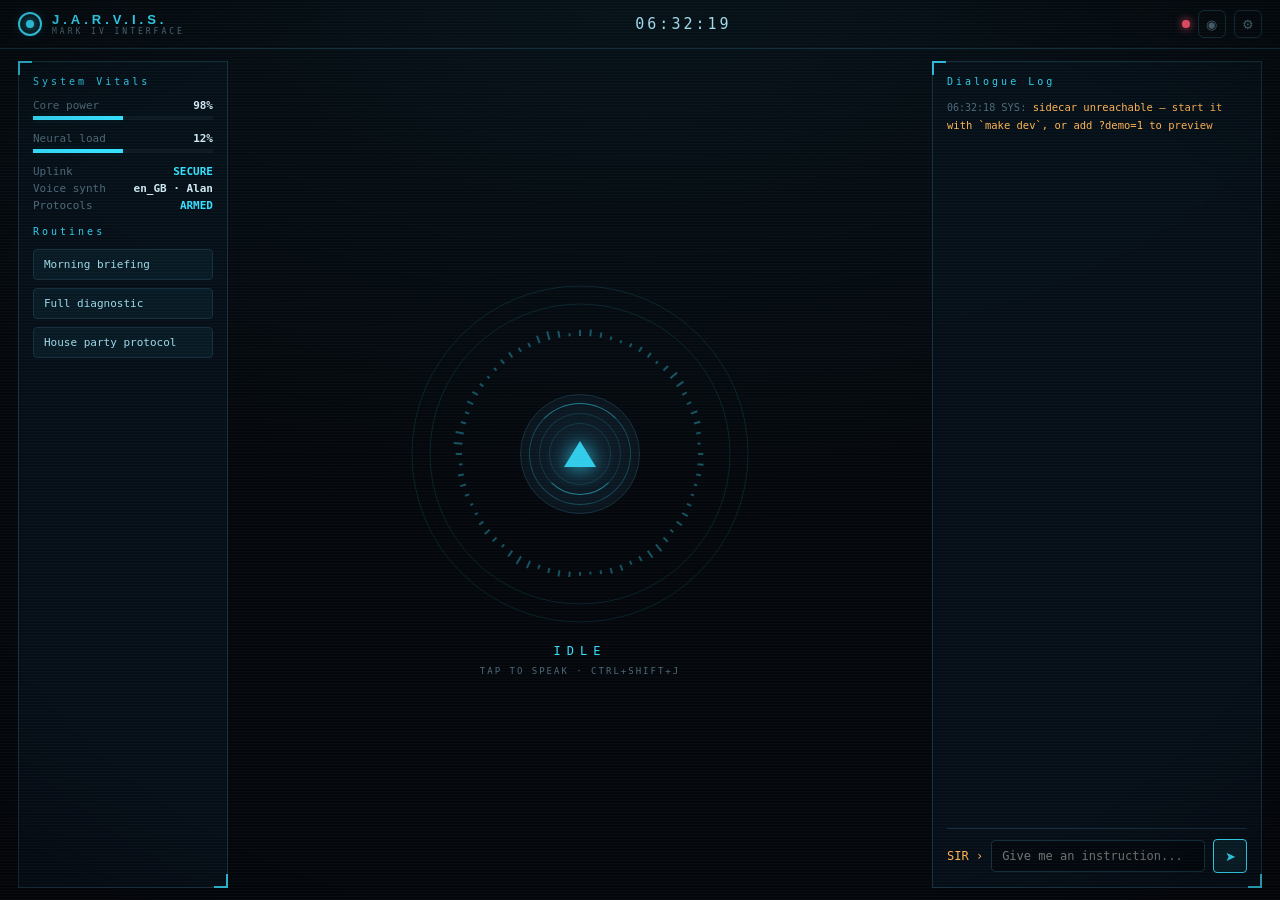
==== shell/ui/index.html @ 3645cb2a "JARVIS Phase 15: 440,610 tools, brain, knowledge, memory, professional packs 15 phases in one day. L" ====
<!DOCTYPE html>
<html lang="en">
<head>
<meta charset="UTF-8">
<meta name="viewport" content="width=device-width, initial-scale=1.0">
<title>J.A.R.V.I.S.</title>
<link rel="stylesheet" href="styles.css">
</head>
<body>
<!-- Boot sequence -->
<div id="boot">
  <div class="boot-inner">
    <div class="boot-logo">J.A.R.V.I.S.</div>
    <div class="boot-sub">JUST A RATHER VERY INTELLIGENT SYSTEM</div>
    <div id="boot-lines"></div>
    <div class="boot-bar"><div id="boot-fill"></div></div>
  </div>
</div>

<div id="app">
  <header>
    <div class="brand">
      <span class="brand-mark"></span>
      <div>
        <div class="brand-name">J.A.R.V.I.S.</div>
        <div class="brand-sub">MARK IV INTERFACE</div>
      </div>
    </div>
    <div class="header-center">
      <span id="clock">--:--:--</span>
    </div>
    <div class="header-actions">
      <span id="sidecar-status" class="status-dot offline" title="Sidecar status"></span>
      <button id="btn-camkill" class="icon-btn" title="Camera kill-switch">◉</button>
      <button id="btn-settings" class="icon-btn" title="Settings">⚙</button>
    </div>
  </header>

  <div id="settings" class="drawer hidden">
    <div class="drawer-title">SETTINGS</div>
    <label class="setting-row">
      <span>Autonomy</span>
      <div class="segmented" id="autonomy-seg">
        <button data-level="manual">Manual</button>
        <button data-level="assisted" class="active">Assisted</button>
        <button data-level="autonomous">Autonomous</button>
      </div>
    </label>
    <div class="setting-note">Assisted: I shall ask before anything irreversible, sir.</div>
  </div>

  <main>
    <!-- Left: vitals -->
    <aside class="panel" id="vitals">
      <div class="panel-title">System Vitals</div>
      <div class="vital"><span>Core power</span><b id="v-power">98%</b></div>
      <div class="meter"><div id="v-power-bar"></div></div>
      <div class="vital"><span>Neural load</span><b id="v-load">12%</b></div>
      <div class="meter"><div id="v-load-bar"></div></div>
      <div class="vital"><span>Uplink</span><b class="good">SECURE</b></div>
      <div class="vital"><span>Voice synth</span><b>en_GB · Alan</b></div>
      <div class="vital"><span>Protocols</span><b class="good">ARMED</b></div>
      <div class="panel-title" style="margin-top:14px">Routines</div>
      <button class="chip" data-routine="briefing">Morning briefing</button>
      <button class="chip" data-routine="diagnostic">Full diagnostic</button>
      <button class="chip" data-routine="lockdown">House party protocol</button>
    </aside>

    <!-- Center: reactor stage -->
    <section id="stage">
      <div id="stage-wrap">
        <canvas id="wave" width="360" height="360"></canvas>
        <button id="core" class="idle" aria-label="Push to talk">
          <span class="core-ring r1"></span>
          <span class="core-ring r2"></span>
          <span class="core-ring r3"></span>
          <span class="core-triangle"></span>
        </button>
      </div>
      <div id="core-state-label">idle</div>
      <div class="core-hint">TAP TO SPEAK · CTRL+SHIFT+J</div>
    </section>

    <!-- Right: dialogue log -->
    <aside class="panel" id="comms">
      <div class="panel-title">Dialogue Log</div>
      <div id="messages"></div>
      <footer>
        <span class="prompt">SIR&nbsp;›</span>
        <input id="input" type="text" placeholder="Give me an instruction..." autocomplete="off">
        <button id="btn-send" class="send-btn" title="Send">➤</button>
      </footer>
    </aside>
  </main>

  <div id="scanlines"></div>
  <div id="vignette"></div>
</div>
<script src="app.js"></script>
</body>
</html>
---- shell/ui/styles.css ----
/* J.A.R.V.I.S. Mark IV — holographic HUD. Deep blue-black, cyan hologram, amber alerts. */
:root {
  --bg: #04070c;
  --panel: rgba(8, 18, 28, 0.72);
  --line: #16303f;
  --accent: #35e0ff;
  --accent-dim: rgba(53, 224, 255, 0.12);
  --amber: #ffb454;
  --danger: #ff5470;
  --text: #cfe8f3;
  --muted: #4d6a7a;
  --mono: ui-monospace, "SF Mono", "Cascadia Code", Menlo, Consolas, monospace;
}

* { box-sizing: border-box; margin: 0; padding: 0; }
html, body { height: 100%; }
body {
  background: var(--bg); color: var(--text);
  font-family: -apple-system, "Segoe UI", Inter, Roboto, sans-serif;
  font-size: 13px; overflow: hidden; -webkit-font-smoothing: antialiased;
}

/* ---------- boot ---------- */
#boot {
  position: fixed; inset: 0; z-index: 50; background: #020407; display: flex; align-items: center; justify-content: center;
  transition: opacity 0.8s ease;
}
#boot.done { opacity: 0; pointer-events: none; }
.boot-inner { width: 420px; font-family: var(--mono); }
.boot-logo {
  font-size: 34px; font-weight: 700; letter-spacing: 10px; color: var(--accent);
  text-shadow: 0 0 24px var(--accent-dim); text-align: center;
}
.boot-sub { text-align: center; font-size: 10px; letter-spacing: 4px; color: var(--muted); margin: 6px 0 26px; }
#boot-lines { min-height: 150px; font-size: 12px; line-height: 1.9; color: #9fd8ea; }
#boot-lines .ok { color: var(--accent); }
#boot-lines .warn { color: var(--amber); }
.boot-bar { height: 3px; background: var(--line); margin-top: 18px; }
#boot-fill { height: 100%; width: 0; background: var(--accent); box-shadow: 0 0 10px var(--accent); transition: width 0.3s; }

/* ---------- app frame ---------- */
#app { display: flex; flex-direction: column; height: 100vh; position: relative;
  background:
    radial-gradient(ellipse 80% 60% at 50% 0%, rgba(53, 224, 255, 0.05), transparent),
    var(--bg);
}
#scanlines {
  position: fixed; inset: 0; pointer-events: none; z-index: 40;
  background: repeating-linear-gradient(0deg, rgba(255,255,255,0.022) 0 1px, transparent 1px 3px);
}
#vignette {
  position: fixed; inset: 0; pointer-events: none; z-index: 41;
  background: radial-gradient(ellipse 90% 90% at 50% 50%, transparent 60%, rgba(0,0,0,0.5));
}

header {
  display: flex; justify-content: space-between; align-items: center;
  padding: 10px 18px; border-bottom: 1px solid var(--line);
  -webkit-app-region: drag; z-index: 2;
}
header button { -webkit-app-region: no-drag; }
.brand { display: flex; align-items: center; gap: 10px; }
.brand-mark {
  width: 24px; height: 24px; border-radius: 50%; border: 2px solid var(--accent);
  box-shadow: 0 0 12px var(--accent-dim), inset 0 0 6px var(--accent-dim); position: relative;
}
.brand-mark::after { content: ""; position: absolute; inset: 6px; border-radius: 50%; background: var(--accent); box-shadow: 0 0 8px var(--accent); }
.brand-name { font-weight: 700; letter-spacing: 4px; font-size: 13px; color: var(--accent); }
.brand-sub { font-size: 8px; letter-spacing: 3px; color: var(--muted); font-family: var(--mono); }
.header-center { font-family: var(--mono); font-size: 15px; letter-spacing: 3px; color: #9fd8ea; }
.header-actions { display: flex; align-items: center; gap: 8px; }
.status-dot { width: 8px; height: 8px; border-radius: 50%; background: var(--muted); }
.status-dot.online { background: var(--accent); box-shadow: 0 0 8px var(--accent); }
.status-dot.offline { background: var(--danger); box-shadow: 0 0 8px var(--danger); }
.icon-btn { background: none; border: 1px solid var(--line); color: var(--muted); width: 28px; height: 28px; border-radius: 6px; cursor: pointer; font-size: 13px; }
.icon-btn:hover { color: var(--accent); border-color: var(--accent); }
.icon-btn.armed { color: var(--danger); border-color: var(--danger); }

.drawer { border-bottom: 1px solid var(--line); background: var(--panel); padding: 10px 18px; z-index: 2; }
.drawer.hidden { display: none; }
.drawer-title { font-size: 10px; letter-spacing: 3px; color: var(--muted); font-family: var(--mono); margin-bottom: 8px; }
.setting-row { display: flex; justify-content: space-between; align-items: center; }
.segmented { display: flex; border: 1px solid var(--line); border-radius: 6px; overflow: hidden; }
.segmented button { background: none; border: none; color: var(--muted); font-size: 11px; padding: 6px 12px; cursor: pointer; font-family: var(--mono); }
.segmented button.active { background: var(--accent-dim); color: var(--accent); }
.setting-note { margin-top: 6px; font-size: 11px; color: var(--muted); font-style: italic; }

/* ---------- main grid ---------- */
main { flex: 1; display: flex; gap: 12px; padding: 12px 18px; min-height: 0; z-index: 2; }

.panel {
  position: relative; border: 1px solid var(--line); background: var(--panel);
  padding: 14px; backdrop-filter: blur(2px);
}
.panel::before, .panel::after { content: ""; position: absolute; width: 12px; height: 12px; border: 2px solid var(--accent); opacity: 0.8; }
.panel::before { top: -1px; left: -1px; border-right: none; border-bottom: none; }
.panel::after { bottom: -1px; right: -1px; border-left: none; border-top: none; }
.panel-title { font-family: var(--mono); font-size: 10px; letter-spacing: 3px; color: var(--accent); margin-bottom: 12px; opacity: 0.9; }

#vitals { width: 210px; flex-shrink: 0; }
.vital { display: flex; justify-content: space-between; font-family: var(--mono); font-size: 11px; margin-bottom: 4px; }
.vital span { color: var(--muted); }
.vital b { color: var(--text); font-weight: 600; }
.vital b.good { color: var(--accent); }
.meter { height: 4px; background: #0d1a24; margin-bottom: 12px; }
.meter div { height: 100%; background: var(--accent); box-shadow: 0 0 8px var(--accent-dim); width: 50%; transition: width 0.8s; }
.chip {
  display: block; width: 100%; text-align: left; margin-bottom: 8px; padding: 8px 10px;
  background: rgba(53,224,255,0.05); border: 1px solid var(--line); color: #9fd8ea;
  font-family: var(--mono); font-size: 11px; cursor: pointer; border-radius: 4px;
}
.chip:hover { border-color: var(--accent); color: var(--accent); }

/* ---------- stage ---------- */
#stage { flex: 1; display: flex; flex-direction: column; align-items: center; justify-content: center; min-width: 0; }
#stage-wrap { position: relative; width: 360px; height: 360px; }
#wave { position: absolute; inset: 0; }
#core {
  position: absolute; top: 50%; left: 50%; transform: translate(-50%, -50%);
  width: 120px; height: 120px; border-radius: 50%; cursor: pointer; outline: none;
  background: radial-gradient(circle, #0d1c28 35%, #060c12 100%);
  border: 1px solid var(--line);
}
.core-ring { position: absolute; border-radius: 50%; border: 1px solid transparent; }
.r1 { inset: 8px; border-color: rgba(53,224,255,0.5); border-top-color: var(--accent); animation: spin 10s linear infinite; }
.r2 { inset: 18px; border-color: rgba(53,224,255,0.28); border-bottom-color: var(--accent); animation: spin 7s linear infinite reverse; }
.r3 { inset: 28px; border-color: rgba(53,224,255,0.15); }
.core-triangle {
  position: absolute; top: 50%; left: 50%; transform: translate(-50%, -50%);
  width: 0; height: 0; border-left: 16px solid transparent; border-right: 16px solid transparent;
  border-bottom: 26px solid var(--accent); filter: drop-shadow(0 0 10px var(--accent)); opacity: 0.9;
}
#core.idle .r1, #core.idle .r2 { animation-duration: 14s; opacity: 0.5; }
#core.listening { box-shadow: 0 0 40px rgba(53,224,255,0.25); }
#core.listening .r1, #core.listening .r2 { animation-duration: 1.4s; opacity: 1; }
#core.thinking .r1, #core.thinking .r2 { animation-duration: 0.8s; }
#core.speaking { box-shadow: 0 0 30px rgba(53,224,255,0.2); }
@keyframes spin { to { transform: rotate(360deg); } }

#core-state-label { font-family: var(--mono); font-size: 12px; letter-spacing: 6px; color: var(--accent); margin-top: 10px; height: 18px; text-transform: uppercase; }
.core-hint { font-family: var(--mono); font-size: 9px; letter-spacing: 2px; color: var(--muted); margin-top: 4px; }

/* ---------- dialogue log ---------- */
#comms { width: 330px; flex-shrink: 0; display: flex; flex-direction: column; }
#messages { flex: 1; overflow-y: auto; font-family: var(--mono); font-size: 11.5px; line-height: 1.7; }
#messages::-webkit-scrollbar { width: 5px; }
#messages::-webkit-scrollbar-thumb { background: var(--line); }
.log { margin-bottom: 8px; word-wrap: break-word; }
.log .t { color: var(--muted); font-size: 10px; margin-right: 6px; }
.log.jarvis { color: #aee9fa; }
.log.jarvis .who { color: var(--accent); font-weight: 700; }
.log.sir .who { color: var(--amber); font-weight: 700; }
.log.sys { color: var(--muted); font-size: 10.5px; }
.log.sys .ok { color: var(--accent); }
.log.sys .warn { color: var(--amber); }

.confirm { border: 1px solid var(--amber); padding: 10px; margin: 8px 0; font-family: var(--mono); font-size: 11px; }
.confirm .c-title { color: var(--amber); letter-spacing: 2px; margin-bottom: 6px; }
.confirm .c-body { color: var(--text); margin-bottom: 8px; word-break: break-all; }
.confirm .c-actions { display: flex; gap: 8px; }
.confirm button { flex: 1; padding: 6px; font-family: var(--mono); font-size: 11px; cursor: pointer; border-radius: 4px; }
.c-approve { background: rgba(53,224,255,0.1); border: 1px solid var(--accent); color: var(--accent); }
.c-deny { background: none; border: 1px solid var(--line); color: var(--muted); }

#comms footer { display: flex; align-items: center; gap: 8px; padding-top: 10px; border-top: 1px solid var(--line); margin-top: 8px; }
.prompt { font-family: var(--mono); color: var(--amber); font-size: 12px; }
#input { flex: 1; background: rgba(0,0,0,0.35); border: 1px solid var(--line); color: var(--text); font-family: var(--mono); font-size: 12px; padding: 8px 10px; outline: none; border-radius: 4px; }
#input:focus { border-color: var(--accent); }
.send-btn { width: 34px; height: 34px; background: rgba(53,224,255,0.08); border: 1px solid var(--accent); color: var(--accent); border-radius: 4px; cursor: pointer; }
.send-btn:hover { background: rgba(53,224,255,0.2); }
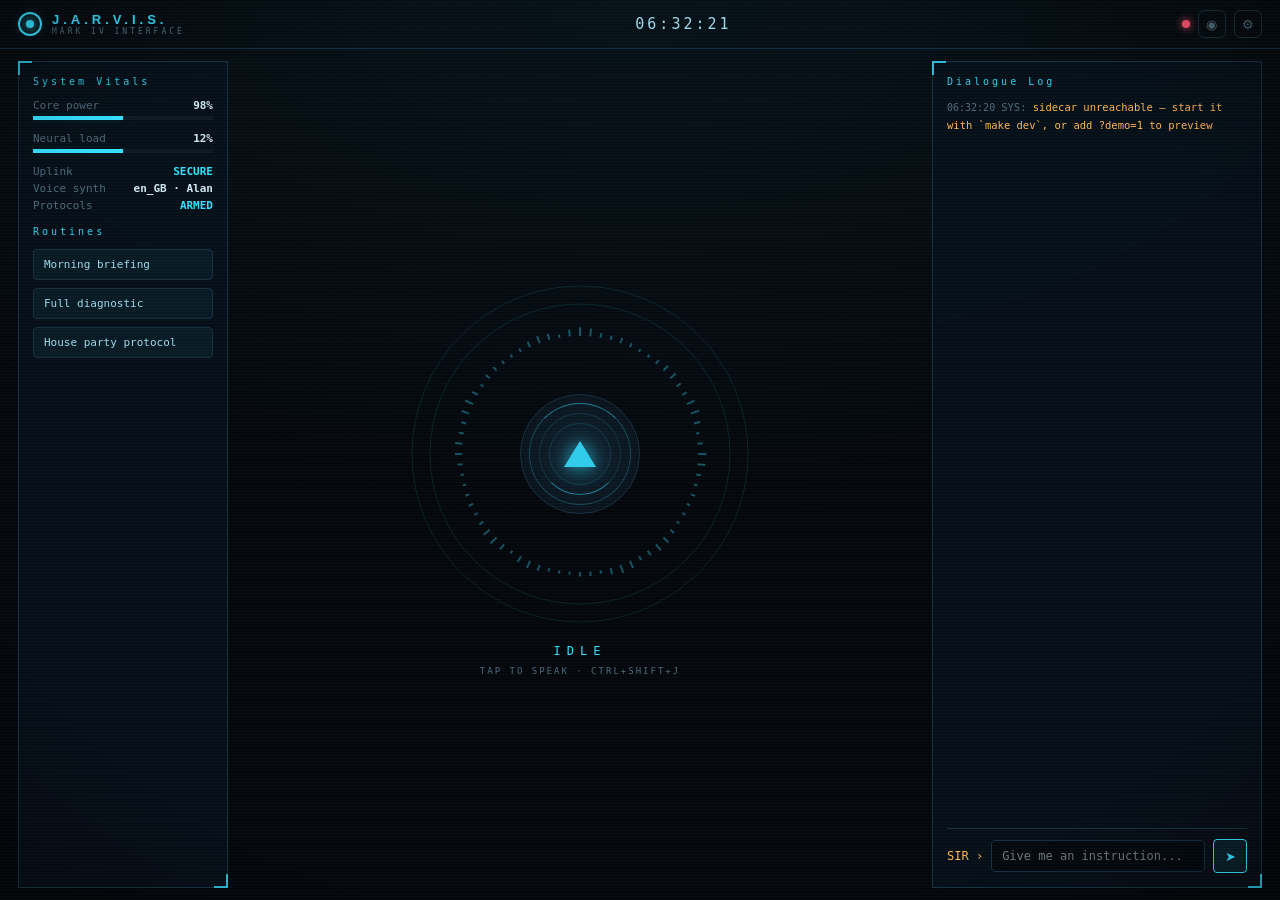
==== commit 85b143f5: "installer notes: honest voice-bridge + model size in release notes" ====
--- a/shell/ui/index.html
+++ b/shell/ui/index.html
@@ -47,6 +47,10 @@
       </div>
     </label>
     <div class="setting-note">Assisted: I shall ask before anything irreversible, sir.</div>
+    <div class="drawer-title" style="margin-top:14px">MODELS</div>
+    <div id="models-list"><div class="setting-note">Loading…</div></div>
+    <button class="chip" id="btn-models-download" style="margin-top:8px">Download missing models</button>
+    <div class="setting-note" id="models-note">Voice &amp; speech-recognition models. Verified by SHA-256.</div>
   </div>
 
   <main>
--- a/shell/ui/styles.css
+++ b/shell/ui/styles.css
@@ -102,6 +102,7 @@
 .vital span { color: var(--muted); }
 .vital b { color: var(--text); font-weight: 600; }
 .vital b.good { color: var(--accent); }
+.vital b.warn { color: var(--amber); }
 .meter { height: 4px; background: #0d1a24; margin-bottom: 12px; }
 .meter div { height: 100%; background: var(--accent); box-shadow: 0 0 8px var(--accent-dim); width: 50%; transition: width 0.8s; }
 .chip {
